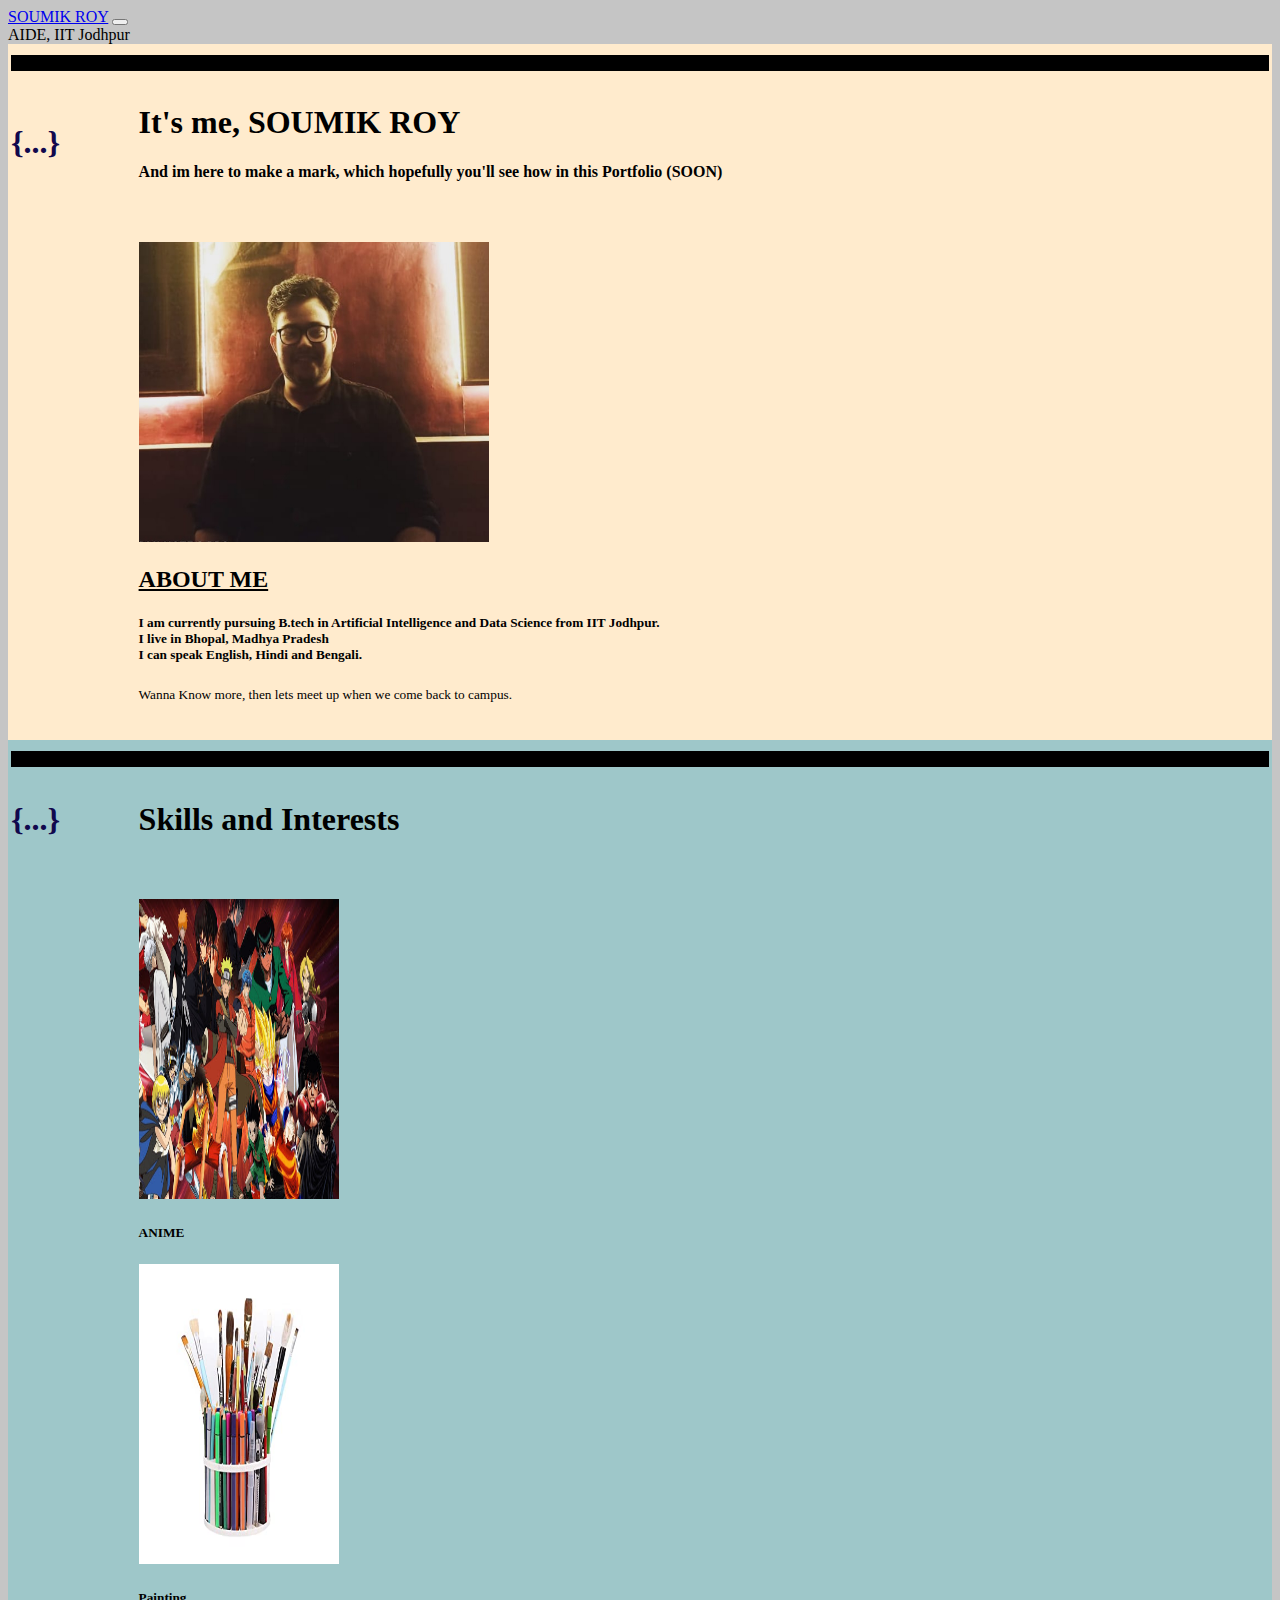
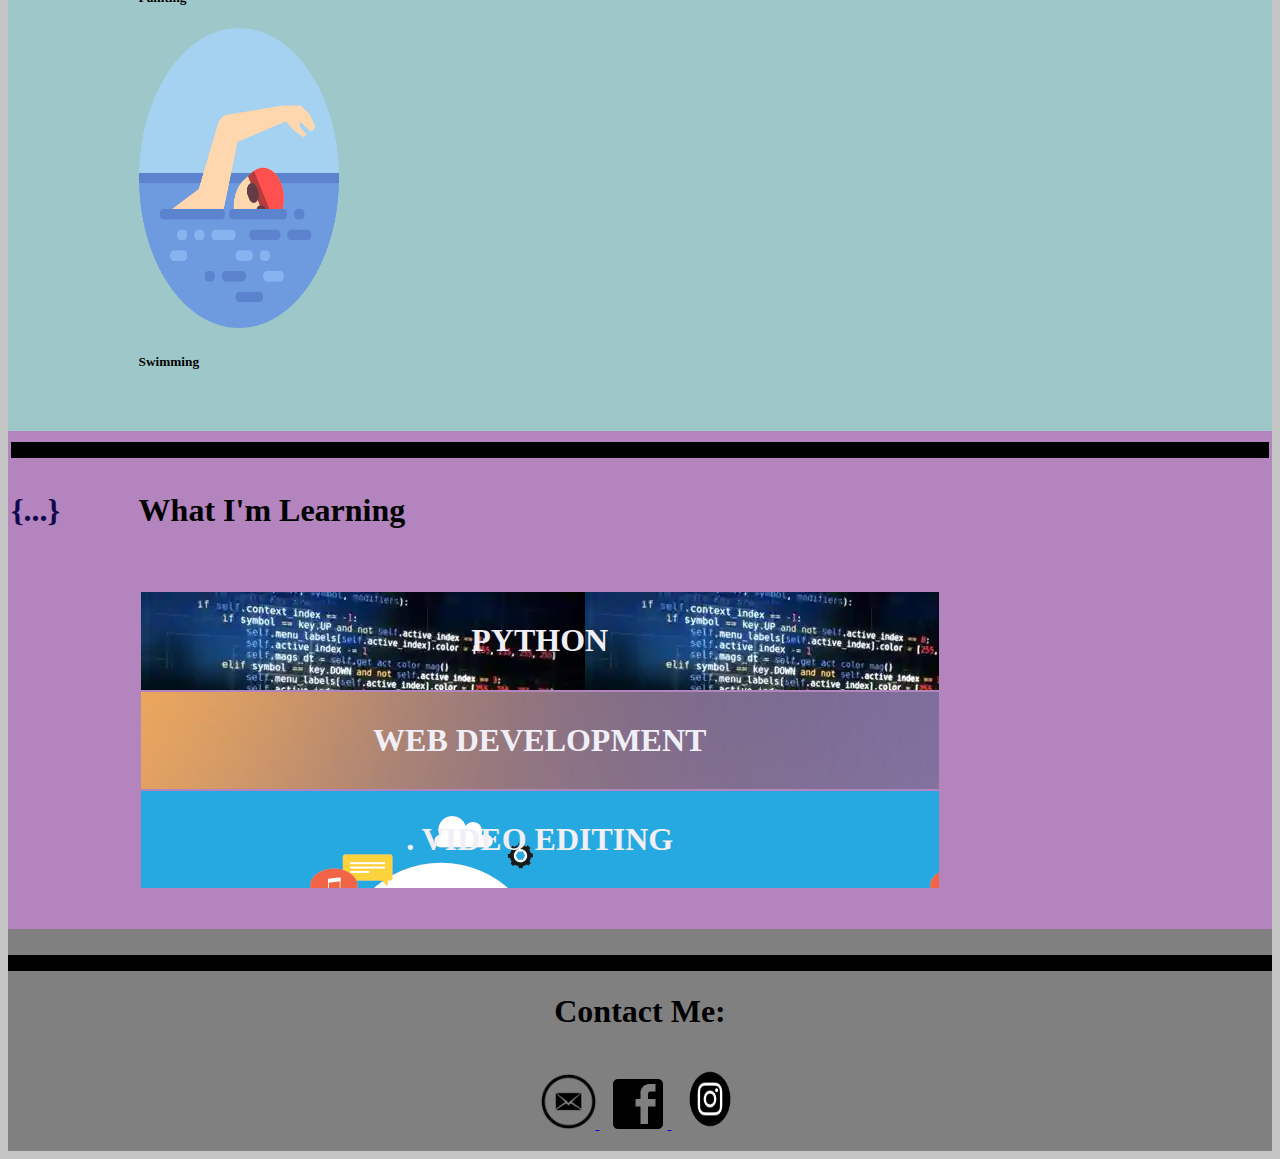
==== index.html @ b3df22fd "Add files via upload" ====
<!DOCTYPE html>
<html lang="en">
<head>
    <meta charset="UTF-8">
    <meta name="viewport" content="width=device-width, initial-scale=1.0">
    <title>Soumik's Portfolio</title>
    <link rel="stylesheet" href="index style.css">
    <link href="https://cdn.jsdelivr.net/npm/bootstrap@5.0.0-beta1/dist/css/bootstrap.min.css" rel="stylesheet" integrity="sha384-giJF6kkoqNQ00vy+HMDP7azOuL0xtbfIcaT9wjKHr8RbDVddVHyTfAAsrekwKmP1" crossorigin="anonymous">
    
<script src="https://cdn.jsdelivr.net/npm/bootstrap@5.0.0-beta1/dist/js/bootstrap.bundle.min.js" integrity="sha384-ygbV9kiqUc6oa4msXn9868pTtWMgiQaeYH7/t7LECLbyPA2x65Kgf80OJFdroafW" crossorigin="anonymous"></script>
</head>
<body>
    <nav class="navbar navbar-expand-lg navbar-light bg-light">
        <div class="container-fluid">
          <a class="navbar-brand" href="index.html">SOUMIK ROY</a>
          <button class="navbar-toggler" type="button" data-bs-toggle="collapse" data-bs-target="#navbarText" aria-controls="navbarText" aria-expanded="false" aria-label="Toggle navigation">
            <span class="navbar-toggler-icon"></span>
          </button>
          <div class="collapse navbar-collapse" id="navbarText">
          
            <span class="navbar-text">
              AIDE, IIT Jodhpur
            </span>
          </div>
        </div>
      </nav>


<table class="table1">
   <tr>
       <td colspan="3"><hr class="tophr"></td>
   </tr>

<tr class="part1">
<td id="lmargin"> <h1> {...}</h1> </td>
<td id="main">


    <div class="Title">
        <h1>It's me, SOUMIK ROY</h1>
        <h4>And im here to make a mark, which hopefully you'll see how in this Portfolio (SOON) </h4>          
    </div>

</td>
<td id="rmargin"></td> 
</tr>

<tr class="part2">
    <td id="lmargin"> </td>
    <td id="aboutme">
        <br><br>
        <div class="card mb-3" >
            <div class="row g-0">
              <div class="col-md-4">
                <img src="my pic 1.jpg" height="300px" width="350px">
              </div>
              <div class="col-md-8">
                <div class="card-body">
                  <h2 class="card-title"> <u> ABOUT ME </u></h2>
                  <p class="card-text"> <h5> I am currently pursuing B.tech in Artificial Intelligence and Data Science from IIT Jodhpur.
                                            <br>I live in Bhopal, Madhya Pradesh
                                        <br>I can speak English, Hindi and Bengali. </h5>  </p>
                  <p class="card-text"><small class="text-muted">Wanna Know more, then lets meet up when we come back to campus.</small></p>
                </div>
              </div>
            </div>
          </div>
          <br>
    </td>
    <td id="rmargin"></td>
</tr>
</table>

<table class="table2">
    <tr>
        <td colspan="3"><hr class="tophr"></td>
    </tr>

    <tr class="part1">
        <td id="lmargin"> <h1> {...}</h1> </td>
        <td id="main">
        
        
            <div class="Title">
                <h1>Skills and Interests</h1>
                          
            </div>
        
        </td>
        <td id="rmargin"></td> 
        </tr>
        
        <tr class="part2">
            <td id="lmargin"> </td>
            <td id="aboutme">
                <br><br>
                <div class="row row-cols-1 row-cols-md-3 g-4">
                    <div class="col">
                      <div class="card h-100">
                        <img src="anime.jpg" class="card-img-top" height="300px" width="200px" id="anime">
                        <div class="card-body">
                          <h5 class="card-title">ANIME</h5>
                          <p class="card-text"></p>
                        </div>
                      </div>
                    </div>
                    <div class="col">
                      <div class="card h-100">
                        <img src="draw.jpg" class="card-img-top"  height="300px" width="200px">
                        <div class="card-body">
                          <h5 class="card-title">Painting</h5>
                          <p class="card-text"></p>
                        </div>
                      </div>
                    </div>
                    <div class="col">
                      <div class="card h-100">
                        <img src="swim.png" class="card-img-top" height="300px" width="200px">
                        <div class="card-body">
                          <h5 class="card-title">Swimming</h5>
                          <p class="card-text"></p>
                        </div>
                      </div>
                    </div>
                  </div>

                  <br><br>
            </td>
            <td id="rmargin"></td>
        </tr>
</table>

<table class="table3">
    <tr>
        <td colspan="3"><hr class="tophr"></td>
    </tr>

    <tr class="part1">
        <td id="lmargin"> <h1> {...}</h1> </td>
        <td id="main">
        
        
            <div class="Title">
                <h1> What I'm Learning</h1>
                          
            </div>
        
        </td>
        <td id="rmargin"></td> 
        </tr>
        
        <tr class="part2">
            <td id="lmargin"> </td>
            <td id="aboutme">
                <br><br>
                

                    <table class="learn">
                        <tr><td id="python" background="python.jpg">
                            <h1>PYTHON</h1>
                        </td></tr>
                        <tr><td id="webd" background="webd.jpg">
                            <h1>WEB DEVELOPMENT</h1>
                        </td></tr>
                        <tr><td id="vide" background="vide.png">
                            <h1>.   VIDEO EDITING</h1>
                            
                        </td></tr>
                    </table>

                <br><br>
            </td>
            <td id="rmargin"></td>
        </tr>
</table>

<div class="footer">
      <br>
    <hr class="tophr"> 
    <h1>Contact Me:</h1>  <br>
    <a href="roy.9@iitj.ac.in"> <img src="mail.png" height="55px" width="55px"> </a>   &nbsp
    <a href="facebook.com/soumik.roy.20"> <img src="fb.svg" height="50px" width="60px"> </a>  &nbsp
    <a href="https://www.instagram.com/__soumik_roy__/"> <img src="insta.png" height="60px" width="60px"> </a>   
    <br> <br>
    
</div>

</body>
</html>
---- index style.css ----
body{
    background-color: rgb(197, 197, 197);
}
.table1{
    background-color: blanchedalmond;
    width: 100%;
}
.tophr{
    border: black solid;
    background-color: black;
    height: 10px;
}
.part1{
    width: 100%;
}
#lmargin{
    width: 10%;
    color: rgb(17, 8, 77);
}
#rmargin{
    width: 10%;
}
#aboutme{
    margin-top: 60px;
}
.table2{
    width: 100%;
    background-color: rgb(158, 199, 201);
}
.table3{
    width: 100%;
    background-color: rgb(179, 132, 189);
}
.learn{
    width: 80%;
    height: 300px;
    color: rgb(240, 238, 247);
    text-shadow: black;
    text-align: center;

}
.footer{
    background-color: gray;
    text-align: center;
}
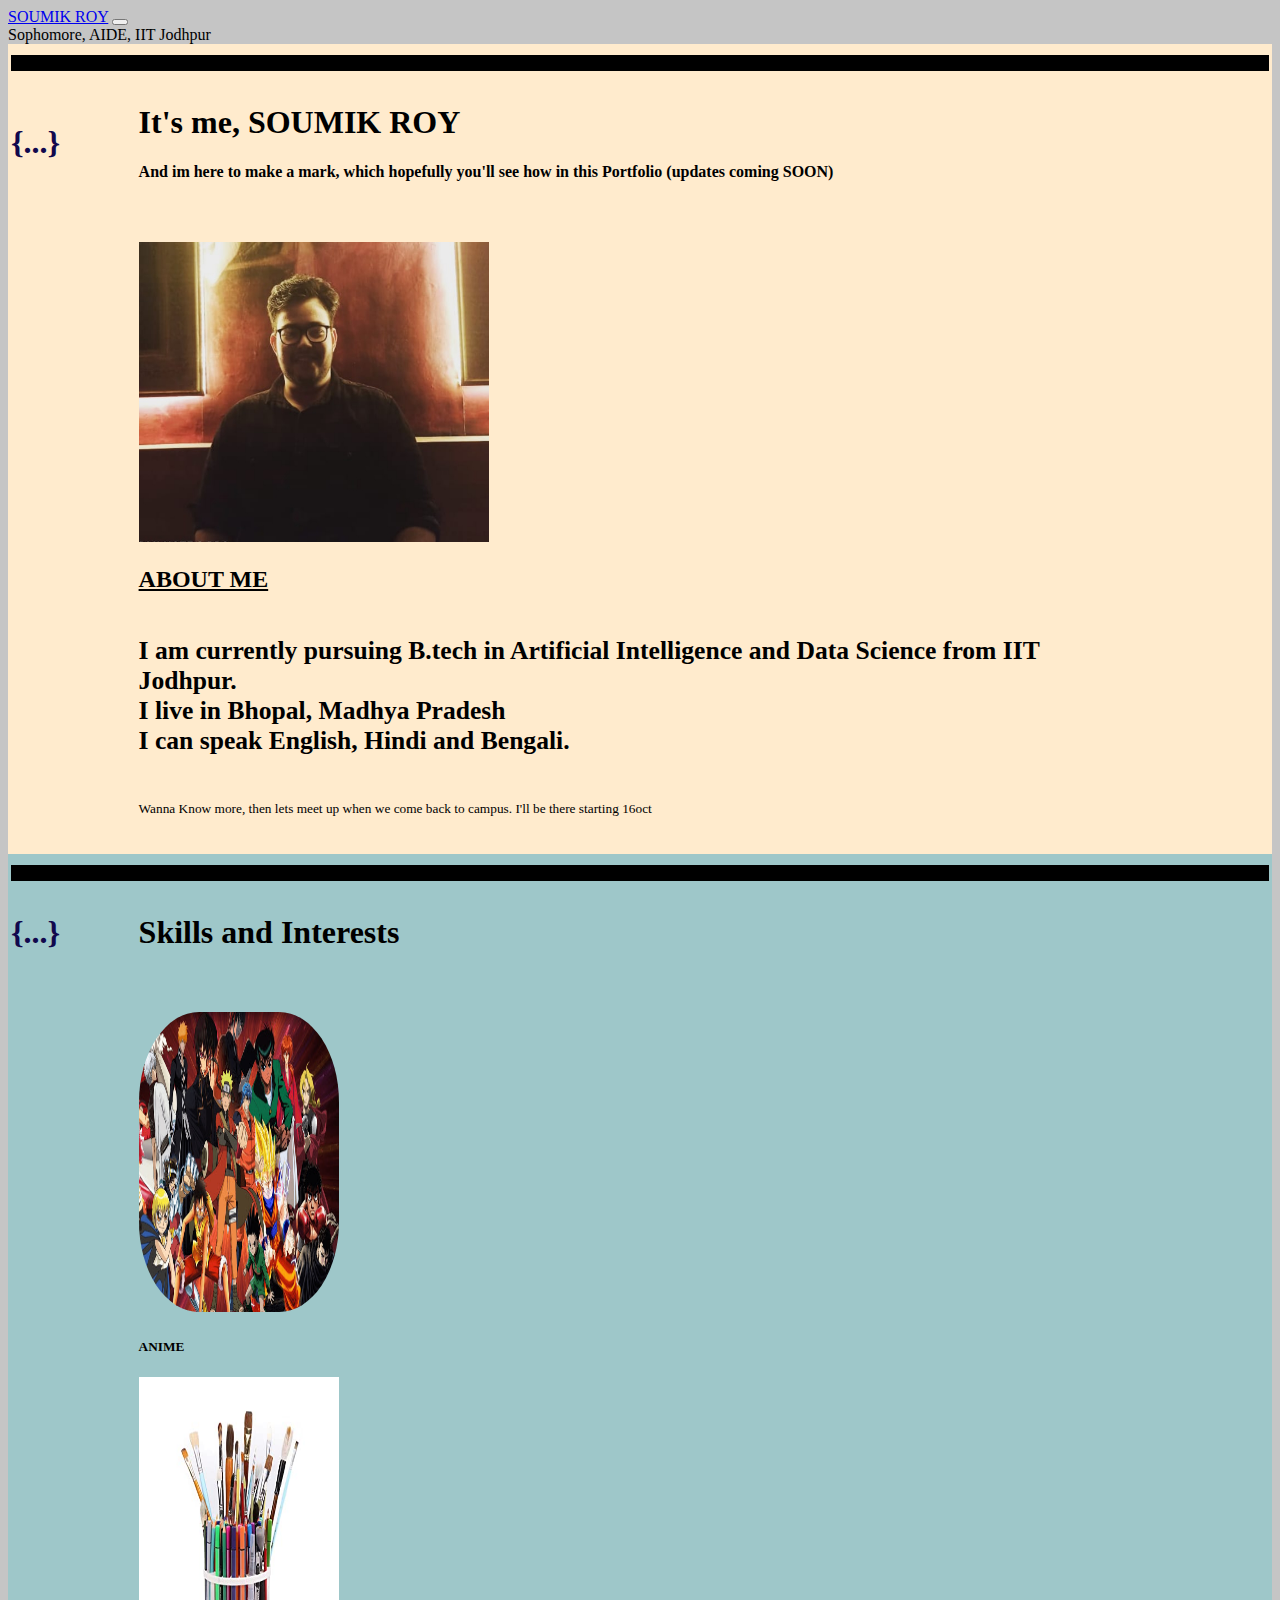
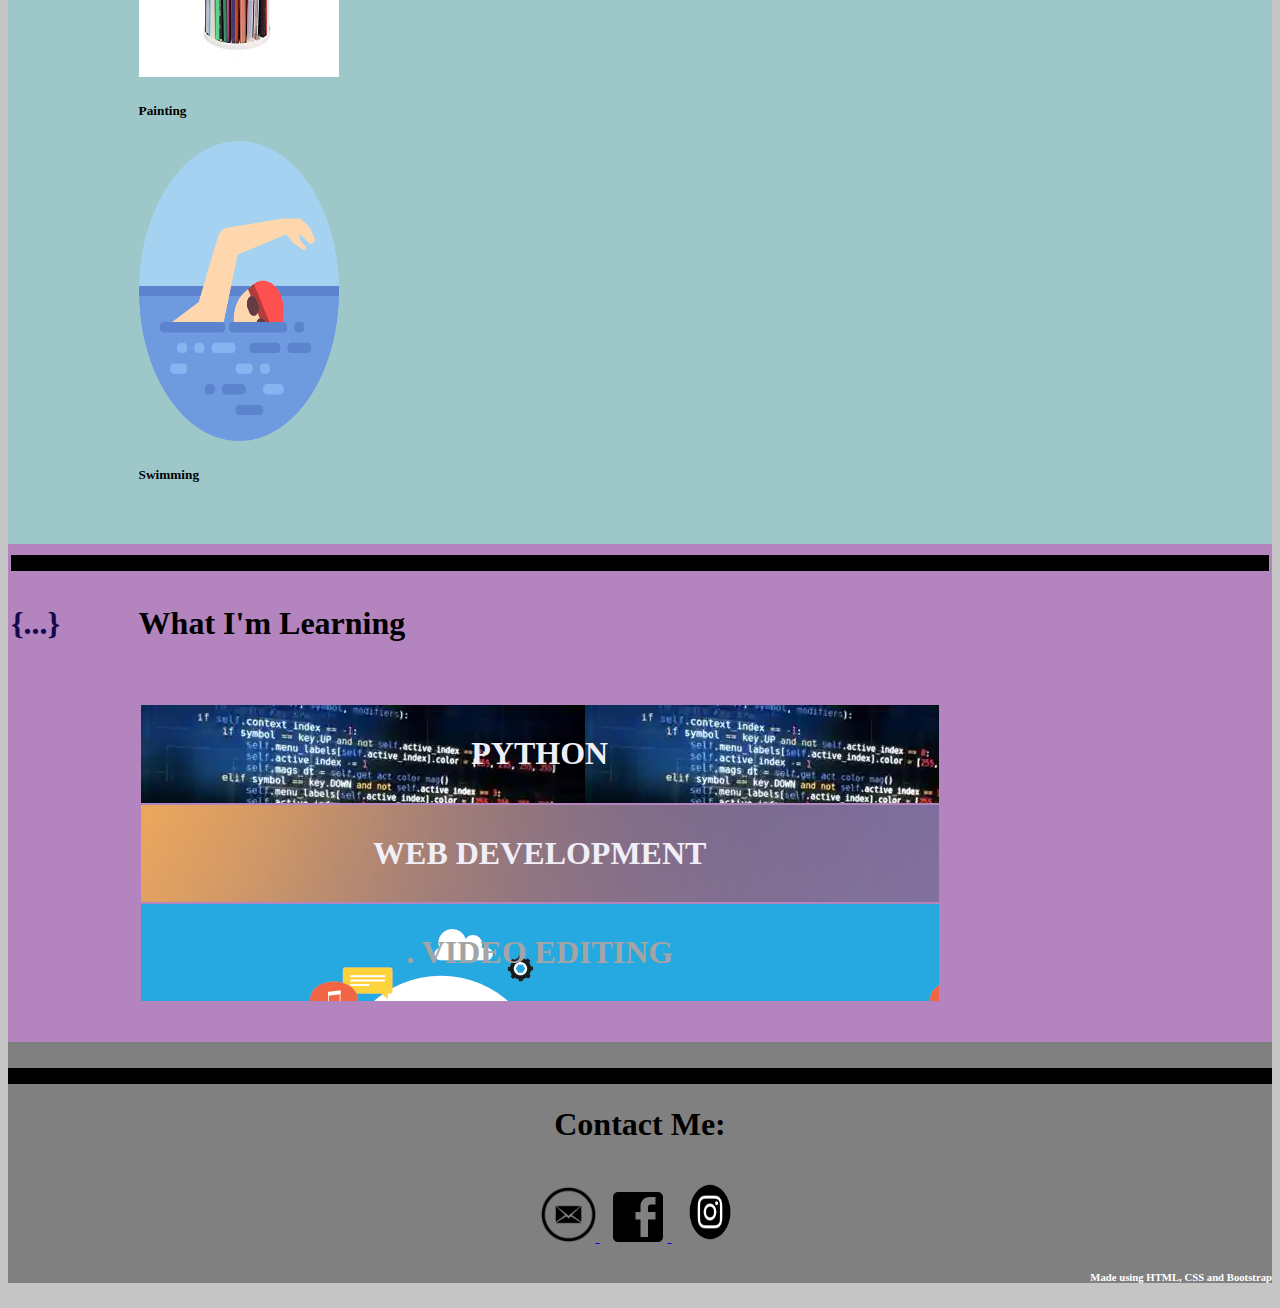
==== commit 922ebfb8: "Update index.html" ====
--- a/index.html
+++ b/index.html
@@ -19,7 +19,7 @@
           <div class="collapse navbar-collapse" id="navbarText">
           
             <span class="navbar-text">
-              AIDE, IIT Jodhpur
+              Sophomore, AIDE, IIT Jodhpur
             </span>
           </div>
         </div>
@@ -38,7 +38,7 @@
 
     <div class="Title">
         <h1>It's me, SOUMIK ROY</h1>
-        <h4>And im here to make a mark, which hopefully you'll see how in this Portfolio (SOON) </h4>          
+        <h4>And im here to make a mark, which hopefully you'll see how in this Portfolio (updates coming SOON) </h4>          
     </div>
 
 </td>
@@ -57,10 +57,10 @@
               <div class="col-md-8">
                 <div class="card-body">
                   <h2 class="card-title"> <u> ABOUT ME </u></h2>
-                  <p class="card-text"> <h5> I am currently pursuing B.tech in Artificial Intelligence and Data Science from IIT Jodhpur.
+                  <p class="card-text"> <h5 id="abtmetxt" style="font-size:2vw;"> I am currently pursuing B.tech in Artificial Intelligence and Data Science from IIT Jodhpur.
                                             <br>I live in Bhopal, Madhya Pradesh
                                         <br>I can speak English, Hindi and Bengali. </h5>  </p>
-                  <p class="card-text"><small class="text-muted">Wanna Know more, then lets meet up when we come back to campus.</small></p>
+                  <p class="card-text"><small class="text-muted">Wanna Know more, then lets meet up when we come back to campus. I'll be there starting 16oct</small></p>
                 </div>
               </div>
             </div>
@@ -163,7 +163,7 @@
                             <h1>WEB DEVELOPMENT</h1>
                         </td></tr>
                         <tr><td id="vide" background="vide.png">
-                            <h1>.   VIDEO EDITING</h1>
+                            <h1 id="vided">.   VIDEO EDITING</h1>
                             
                         </td></tr>
                     </table>
@@ -178,12 +178,12 @@
       <br>
     <hr class="tophr"> 
     <h1>Contact Me:</h1>  <br>
-    <a href="roy.9@iitj.ac.in"> <img src="mail.png" height="55px" width="55px"> </a>   &nbsp
+    <a href="mailto:roy.9@iitj.ac.in"> <img src="mail.png" height="55px" width="55px"> </a>   &nbsp
     <a href="facebook.com/soumik.roy.20"> <img src="fb.svg" height="50px" width="60px"> </a>  &nbsp
     <a href="https://www.instagram.com/__soumik_roy__/"> <img src="insta.png" height="60px" width="60px"> </a>   
-    <br> <br>
-    
+    <br>
+    <h6 id="credit"> Made using HTML, CSS and Bootstrap </h6>
 </div>
 
 </body>
-</html>+</html>
--- a/index style.css
+++ b/index style.css
@@ -43,5 +43,13 @@
     background-color: gray;
     text-align: center;
 }
-
-
+#anime{
+    border-radius: 30%;
+}
+#credit{
+    text-align: right;
+    color: white;
+}
+#vided{
+    color: rgb(165, 164, 164);
+}
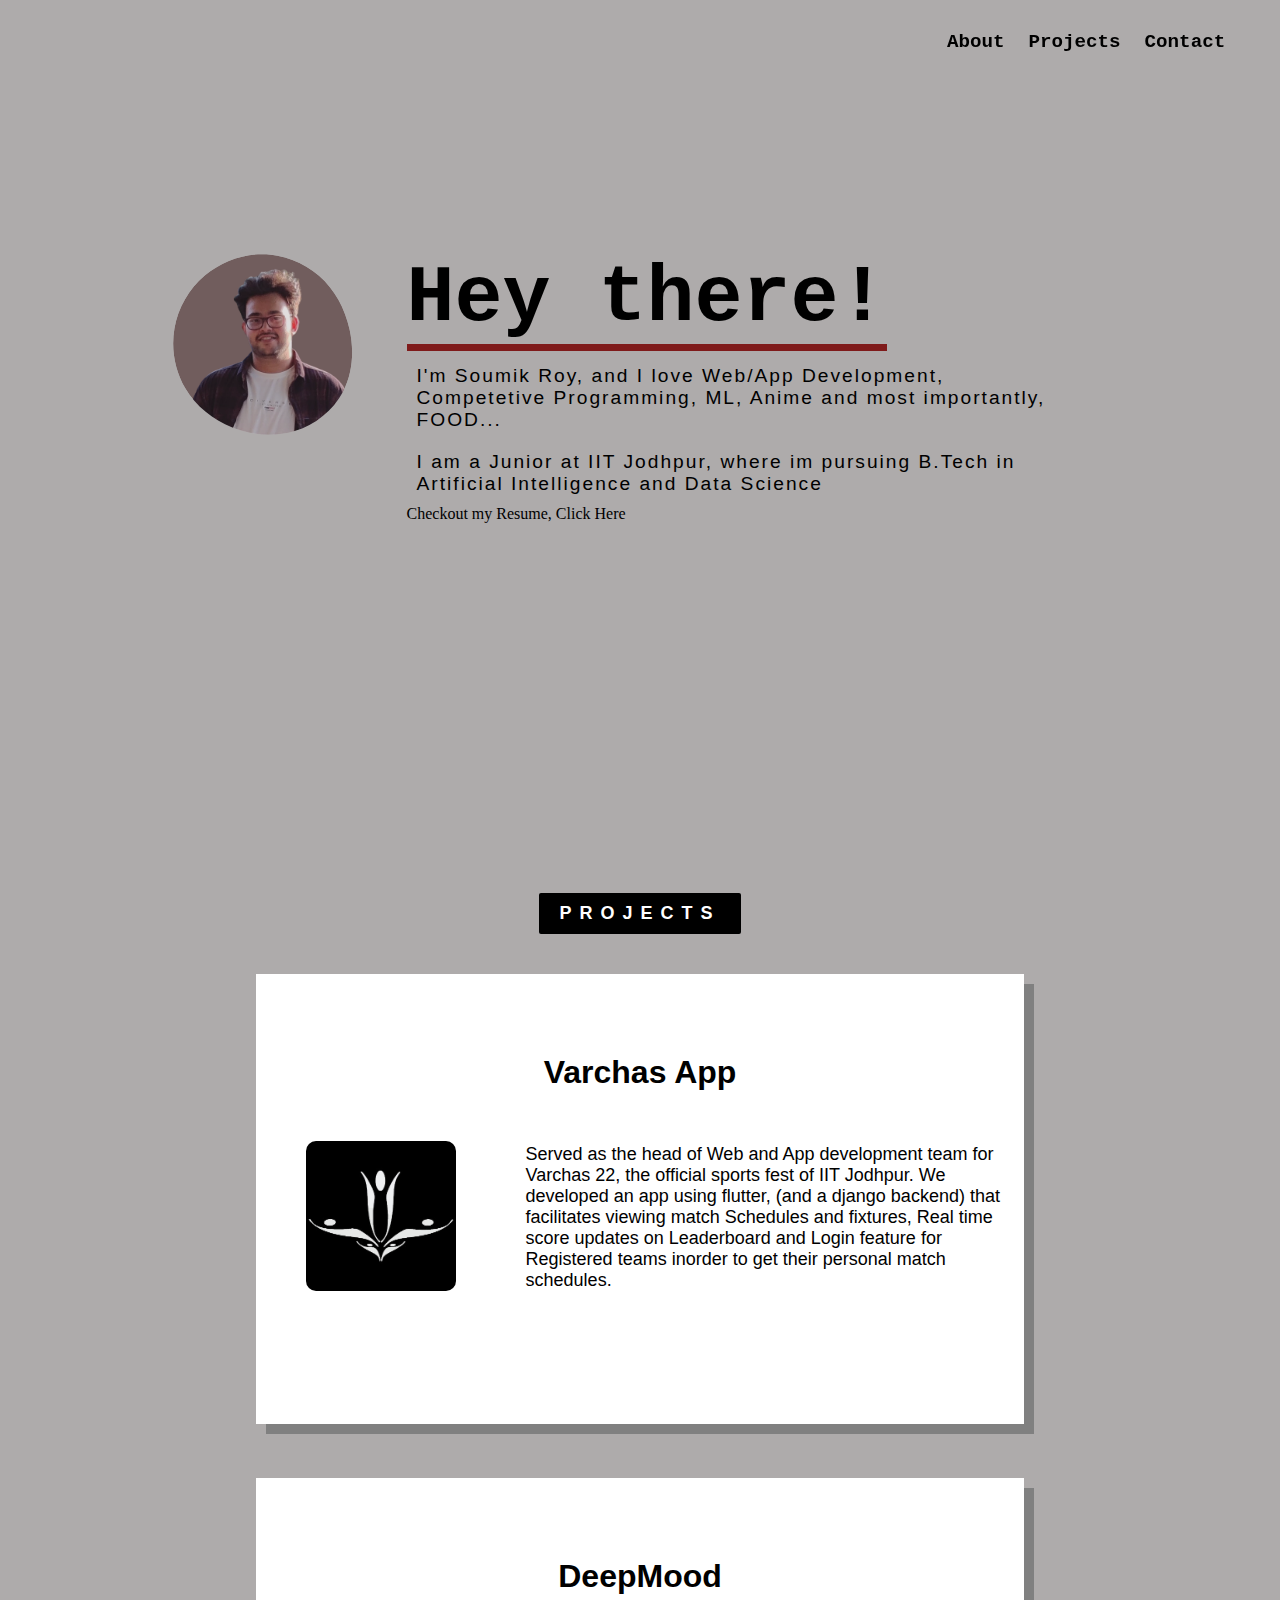
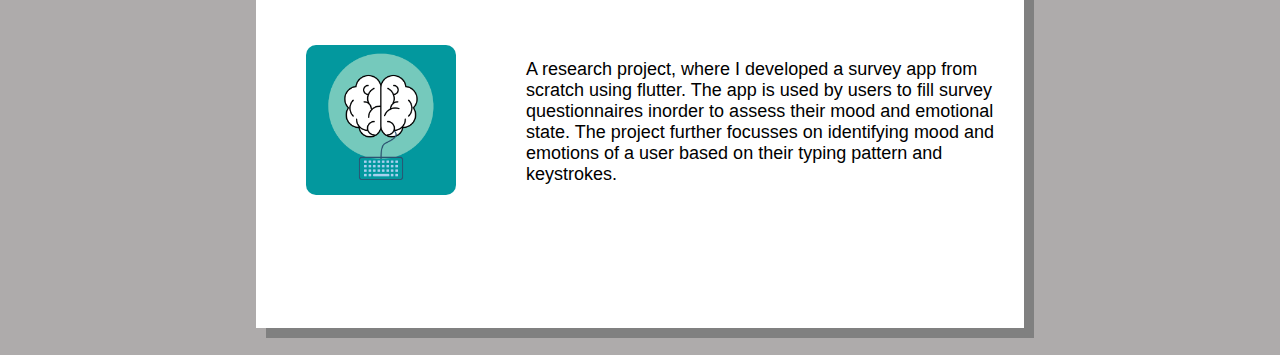
==== commit 297a18b3: "adds updated portfolio code and files" ====
--- a/index.html
+++ b/index.html
@@ -1,189 +1,118 @@
-<!DOCTYPE html>
-<html lang="en">
-<head>
-    <meta charset="UTF-8">
-    <meta name="viewport" content="width=device-width, initial-scale=1.0">
-    <title>Soumik's Portfolio</title>
-    <link rel="stylesheet" href="index style.css">
-    <link href="https://cdn.jsdelivr.net/npm/bootstrap@5.0.0-beta1/dist/css/bootstrap.min.css" rel="stylesheet" integrity="sha384-giJF6kkoqNQ00vy+HMDP7azOuL0xtbfIcaT9wjKHr8RbDVddVHyTfAAsrekwKmP1" crossorigin="anonymous">
-    
-<script src="https://cdn.jsdelivr.net/npm/bootstrap@5.0.0-beta1/dist/js/bootstrap.bundle.min.js" integrity="sha384-ygbV9kiqUc6oa4msXn9868pTtWMgiQaeYH7/t7LECLbyPA2x65Kgf80OJFdroafW" crossorigin="anonymous"></script>
-</head>
-<body>
-    <nav class="navbar navbar-expand-lg navbar-light bg-light">
-        <div class="container-fluid">
-          <a class="navbar-brand" href="index.html">SOUMIK ROY</a>
-          <button class="navbar-toggler" type="button" data-bs-toggle="collapse" data-bs-target="#navbarText" aria-controls="navbarText" aria-expanded="false" aria-label="Toggle navigation">
-            <span class="navbar-toggler-icon"></span>
-          </button>
-          <div class="collapse navbar-collapse" id="navbarText">
-          
-            <span class="navbar-text">
-              Sophomore, AIDE, IIT Jodhpur
-            </span>
-          </div>
-        </div>
-      </nav>
-
-
-<table class="table1">
-   <tr>
-       <td colspan="3"><hr class="tophr"></td>
-   </tr>
-
-<tr class="part1">
-<td id="lmargin"> <h1> {...}</h1> </td>
-<td id="main">
-
-
-    <div class="Title">
-        <h1>It's me, SOUMIK ROY</h1>
-        <h4>And im here to make a mark, which hopefully you'll see how in this Portfolio (updates coming SOON) </h4>          
-    </div>
-
-</td>
-<td id="rmargin"></td> 
-</tr>
-
-<tr class="part2">
-    <td id="lmargin"> </td>
-    <td id="aboutme">
-        <br><br>
-        <div class="card mb-3" >
-            <div class="row g-0">
-              <div class="col-md-4">
-                <img src="my pic 1.jpg" height="300px" width="350px">
-              </div>
-              <div class="col-md-8">
-                <div class="card-body">
-                  <h2 class="card-title"> <u> ABOUT ME </u></h2>
-                  <p class="card-text"> <h5 id="abtmetxt" style="font-size:2vw;"> I am currently pursuing B.tech in Artificial Intelligence and Data Science from IIT Jodhpur.
-                                            <br>I live in Bhopal, Madhya Pradesh
-                                        <br>I can speak English, Hindi and Bengali. </h5>  </p>
-                  <p class="card-text"><small class="text-muted">Wanna Know more, then lets meet up when we come back to campus. I'll be there starting 16oct</small></p>
-                </div>
-              </div>
-            </div>
-          </div>
-          <br>
-    </td>
-    <td id="rmargin"></td>
-</tr>
-</table>
-
-<table class="table2">
-    <tr>
-        <td colspan="3"><hr class="tophr"></td>
-    </tr>
-
-    <tr class="part1">
-        <td id="lmargin"> <h1> {...}</h1> </td>
-        <td id="main">
-        
-        
-            <div class="Title">
-                <h1>Skills and Interests</h1>
-                          
-            </div>
-        
-        </td>
-        <td id="rmargin"></td> 
-        </tr>
-        
-        <tr class="part2">
-            <td id="lmargin"> </td>
-            <td id="aboutme">
-                <br><br>
-                <div class="row row-cols-1 row-cols-md-3 g-4">
-                    <div class="col">
-                      <div class="card h-100">
-                        <img src="anime.jpg" class="card-img-top" height="300px" width="200px" id="anime">
-                        <div class="card-body">
-                          <h5 class="card-title">ANIME</h5>
-                          <p class="card-text"></p>
-                        </div>
-                      </div>
-                    </div>
-                    <div class="col">
-                      <div class="card h-100">
-                        <img src="draw.jpg" class="card-img-top"  height="300px" width="200px">
-                        <div class="card-body">
-                          <h5 class="card-title">Painting</h5>
-                          <p class="card-text"></p>
-                        </div>
-                      </div>
-                    </div>
-                    <div class="col">
-                      <div class="card h-100">
-                        <img src="swim.png" class="card-img-top" height="300px" width="200px">
-                        <div class="card-body">
-                          <h5 class="card-title">Swimming</h5>
-                          <p class="card-text"></p>
-                        </div>
-                      </div>
-                    </div>
-                  </div>
-
-                  <br><br>
-            </td>
-            <td id="rmargin"></td>
-        </tr>
-</table>
-
-<table class="table3">
-    <tr>
-        <td colspan="3"><hr class="tophr"></td>
-    </tr>
-
-    <tr class="part1">
-        <td id="lmargin"> <h1> {...}</h1> </td>
-        <td id="main">
-        
-        
-            <div class="Title">
-                <h1> What I'm Learning</h1>
-                          
-            </div>
-        
-        </td>
-        <td id="rmargin"></td> 
-        </tr>
-        
-        <tr class="part2">
-            <td id="lmargin"> </td>
-            <td id="aboutme">
-                <br><br>
-                
-
-                    <table class="learn">
-                        <tr><td id="python" background="python.jpg">
-                            <h1>PYTHON</h1>
-                        </td></tr>
-                        <tr><td id="webd" background="webd.jpg">
-                            <h1>WEB DEVELOPMENT</h1>
-                        </td></tr>
-                        <tr><td id="vide" background="vide.png">
-                            <h1 id="vided">.   VIDEO EDITING</h1>
-                            
-                        </td></tr>
-                    </table>
-
-                <br><br>
-            </td>
-            <td id="rmargin"></td>
-        </tr>
-</table>
-
-<div class="footer">
-      <br>
-    <hr class="tophr"> 
-    <h1>Contact Me:</h1>  <br>
-    <a href="mailto:roy.9@iitj.ac.in"> <img src="mail.png" height="55px" width="55px"> </a>   &nbsp
-    <a href="facebook.com/soumik.roy.20"> <img src="fb.svg" height="50px" width="60px"> </a>  &nbsp
-    <a href="https://www.instagram.com/__soumik_roy__/"> <img src="insta.png" height="60px" width="60px"> </a>   
-    <br>
-    <h6 id="credit"> Made using HTML, CSS and Bootstrap </h6>
-</div>
-
-</body>
-</html>
+<!DOCTYPE html>
+<html lang="en">
+<head>
+    <meta charset="UTF-8">
+    <meta name="viewport" content="width=device-width, initial-scale=1.0">
+
+    <!-- Page Title -->
+    <title>Soumik's Portfolio</title>
+
+    <!--  CSS -->
+    <link rel="stylesheet" href="index-style.css">
+    
+</head>
+<body>
+  <header>
+
+    <div class="navbar-div">
+      <ul class="navbar">
+        <li><a href=".about-div"> About</a></li>
+        <li><a href=".projects-div"> Projects</a></li>
+        <li><a href=".about-div">Contact</a></li>
+      </ul>
+    </div>
+
+  </header>
+
+  <main>
+
+    <div class="about-div">
+
+        <div class="my-image">
+
+            <svg class="blob" viewBox="0 0 200 200" xmlns="http://www.w3.org/2000/svg" xmlns:xlink="http://www.w3.org/1999/xlink">
+              <mask id="mask0" mask-type="alpha">
+                <path fill="#715D5D" d="M54.7,-65.7C69.7,-52.6,79.7,-34.2,84.1,-14.1C88.5,6,87.2,27.8,77.8,45.7C68.4,63.6,50.9,77.6,31.3,83.6C11.8,89.7,-9.7,87.7,-28.6,80.2C-47.5,72.6,-63.7,59.4,-73.8,42.4C-83.8,25.4,-87.6,4.7,-84.2,-14.9C-80.9,-34.5,-70.3,-52.8,-55.1,-65.8C-39.8,-78.8,-19.9,-86.4,0,-86.4C19.9,-86.4,39.7,-78.7,54.7,-65.7Z" transform="translate(100 100)" />
+              </mask>
+              <g mask="url(#mask0)">
+                <path fill="#715D5D" d="M54.7,-65.7C69.7,-52.6,79.7,-34.2,84.1,-14.1C88.5,6,87.2,27.8,77.8,45.7C68.4,63.6,50.9,77.6,31.3,83.6C11.8,89.7,-9.7,87.7,-28.6,80.2C-47.5,72.6,-63.7,59.4,-73.8,42.4C-83.8,25.4,-87.6,4.7,-84.2,-14.9C-80.9,-34.5,-70.3,-52.8,-55.1,-65.8C-39.8,-78.8,-19.9,-86.4,0,-86.4C19.9,-86.4,39.7,-78.7,54.7,-65.7Z" transform="translate(100 100)" />
+                  
+                <image class="blob-img" x="0" y="0" href="assets/images/soumik.png"/>
+              </g>
+            </svg>
+        </div>
+
+        <div class="about_text">
+            <p class="hey">
+              Hey there!
+            </p>
+            <p class="intro">
+              I'm Soumik Roy, and I love Web/App Development, Competetive Programming, ML, Anime and most importantly, FOOD...
+            </p>
+            <p class="about">
+              I am a Junior at IIT Jodhpur, where im pursuing B.Tech in Artificial Intelligence and Data Science
+            </p>
+            <p class="resume">
+              Checkout my Resume, Click Here
+            </p>
+        </div>
+
+    </div>
+
+    <div class="projects-div">
+
+      <div class="project-heading">
+        PROJECTS
+      </div>
+
+      <div class="project-container">
+
+          <div id="proj-title">
+            Varchas App
+          </div>
+
+          <div class="proj-content">
+
+            <div id="proj-logo">
+              <img id="proj-logo-img" src="assets/images/varchas.jpeg">
+            </div>
+
+            <div id="proj-desc">
+              Served as the head of Web and App development team for Varchas 22, the official sports fest of IIT Jodhpur. We developed an app using flutter, (and a django backend) that facilitates viewing match Schedules and fixtures, Real time score
+              updates on Leaderboard and Login feature for Registered teams inorder to get
+              their personal match schedules.
+            </div>
+
+          </div>
+
+      </div>
+
+      <div class="project-container">
+
+        <div id="proj-title">
+          DeepMood
+        </div>
+
+        <div class="proj-content">
+
+          <div id="proj-logo">
+            <img id="proj-logo-img" src="assets/images/deepmood.png">
+          </div>
+
+          <div id="proj-desc">
+            A research project, where I developed a survey app from scratch using flutter. The app is used by users to fill survey questionnaires inorder to assess their mood and emotional state. The project further focusses on identifying mood and emotions of a user based on their typing pattern and keystrokes.
+          </div>
+
+        </div>
+
+    </div>
+
+    </div>
+
+  </main>
+   
+  <!-- JS -->
+  <script src="main.js"></script>
+
+</body>
+</html>--- a/index-style.css
+++ b/index-style.css
@@ -0,0 +1,160 @@
+*{
+    margin: 0;
+    padding: 0;
+}
+
+body{
+    background-color: #AEABAB;
+}
+
+.navbar-div{
+    display: flex;
+    flex-direction: row;
+    align-items:center;
+    justify-content: right;
+    position: fixed;
+    width: 95%;
+    height: 5%;
+    padding-right: 13%;
+    margin: 1.5vw;
+}
+
+ul.navbar>li{
+    color: black;
+    list-style-type: none;
+    display: inline;
+}
+
+.navbar a{
+    color: black;
+    text-decoration: none;
+    padding: 10px;
+    font-size: larger;
+    font-weight: bold;
+    font-family: 'Courier New', Courier, monospace;
+}
+
+.navbar a:hover{
+    text-decoration: overline;
+}
+
+.about-div{
+    display: flex;
+    flex-direction: row;
+    align-items: center;
+    justify-content: center;
+    height: 95vh;
+    margin-left: 5%;
+}
+
+.my-image{
+    padding: 30px;
+    padding-right: 50px;
+    margin-left: 5vw;
+    margin-top: 0;
+}
+
+.blob { 
+    margin: 0 0 18vh 0;
+    padding: 0;
+    height: 130%;
+    width: 130%;
+}
+.blob-img{
+    height: 90%;
+    align-self: center;
+    justify-self: center;
+    transform: translateY(10%) translateX(7%);
+    opacity: 0.8;
+}
+
+.about_text{
+    padding: 4vw 15vw 4vw 3vw;
+    margin-bottom: 10vh;
+}
+
+.hey{
+    display: inline;
+    font-size: 60pt;
+    font-weight: bolder;
+    word-spacing: 0px;
+    font-family: 'Courier New', Courier, monospace;
+    border-bottom: 7px solid rgb(127, 26, 26);
+    line-height: 140%;
+}
+.hey:hover{
+    color: rgb(98, 21, 20);
+    border-bottom: 7px solid black;
+}
+
+.intro:hover, .about:hover{
+    color: rgb(97, 20, 20);
+}
+
+.intro, .about{
+    font-size: larger;
+    letter-spacing: 2px;
+    font-family: 'Franklin Gothic Medium', 'Arial Narrow', Arial, sans-serif;
+    padding: 10px;
+}
+
+.projects-div{
+    display: flex;
+    flex-direction: column;
+    justify-content: center;
+    align-items: center;
+}
+
+.project-heading{
+    display: inline;
+    background-color: black;
+    color: white;
+    padding: 10px 20px 10px 20px;
+    margin-top: 3vw;
+    margin-bottom: 1vw;
+    border-radius: 2px;
+    font-size: large;
+    font-weight: bolder;
+    letter-spacing: 8px;
+    font-family: 'Lucida Sans', 'Lucida Sans Regular', 'Lucida Grande', 'Lucida Sans Unicode', Geneva, Verdana, sans-serif;
+}
+
+.project-container{
+    display: flex;
+    flex-direction: column;
+    align-items: center;
+    justify-content: center;
+    background-color: white;
+    height: 50vh;
+    width: 60vw;
+    margin: 3vh;
+    box-shadow: 10px 10px gray;
+}
+
+.proj-content{
+    display: flex;
+    flex-direction: row;
+    justify-content: space-evenly;
+    align-items: center;
+}
+
+#proj-logo{
+    margin: 50px;
+}
+
+#proj-logo-img{
+    height: 150px;
+    border-radius: 10px;
+}
+
+#proj-title{
+    font-size: xx-large;
+    font-weight: bold;
+    font-family: 'Gill Sans', 'Gill Sans MT', Calibri, 'Trebuchet MS', sans-serif;
+}
+
+#proj-desc{
+    font-size: large;
+    font-family: 'Lucida Sans', 'Lucida Sans Regular', 'Lucida Grande', 'Lucida Sans Unicode', Geneva, Verdana, sans-serif;
+    padding: 20px;
+}
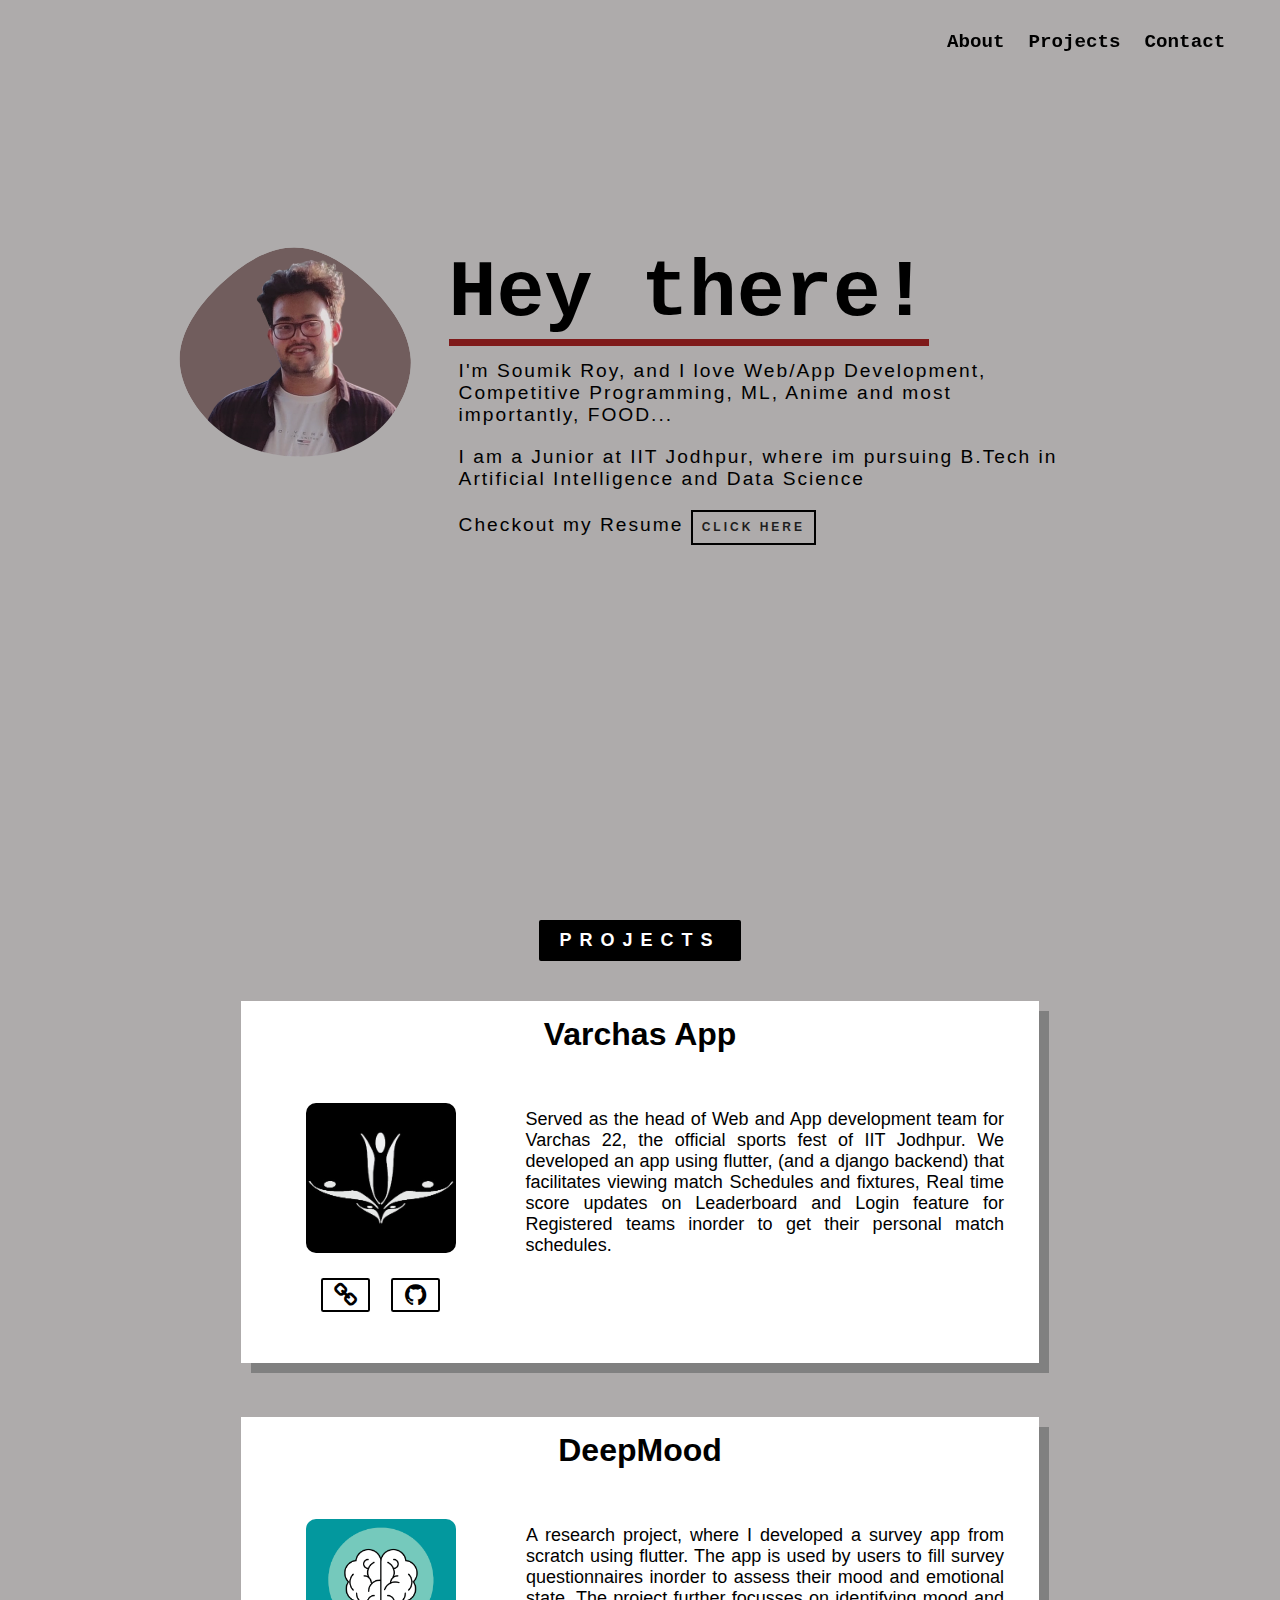
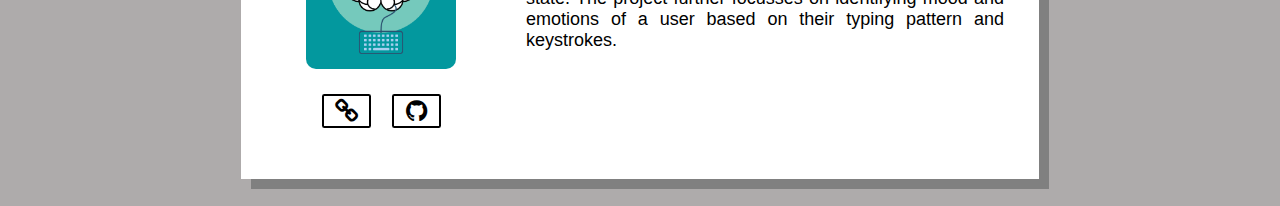
==== commit edd19a50: "added project links and made navbar sticky" ====
--- a/index.html
+++ b/index.html
@@ -4,17 +4,23 @@
     <meta charset="UTF-8">
     <meta name="viewport" content="width=device-width, initial-scale=1.0">
 
-    <!-- Page Title -->
+    <!-- Page Title & Logo-->
     <title>Soumik's Portfolio</title>
+    <link rel = "icon" href = "/assets/Icons/SR-logo.jpg" type = "image/x-icon">
 
     <!--  CSS -->
     <link rel="stylesheet" href="index-style.css">
-    
+
+    <!-- FONTAWESOME -->
+    <link rel="stylesheet" href="https://cdnjs.cloudflare.com/ajax/libs/font-awesome/4.7.0/css/font-awesome.min.css">
+
 </head>
 <body>
   <header>
 
-    <div class="navbar-div">
+    <div class="nav-hov"></div>
+
+    <div id="navbar-div">
       <ul class="navbar">
         <li><a href=".about-div"> About</a></li>
         <li><a href=".projects-div"> Projects</a></li>
@@ -31,14 +37,16 @@
         <div class="my-image">
 
             <svg class="blob" viewBox="0 0 200 200" xmlns="http://www.w3.org/2000/svg" xmlns:xlink="http://www.w3.org/1999/xlink">
+              
               <mask id="mask0" mask-type="alpha">
-                <path fill="#715D5D" d="M54.7,-65.7C69.7,-52.6,79.7,-34.2,84.1,-14.1C88.5,6,87.2,27.8,77.8,45.7C68.4,63.6,50.9,77.6,31.3,83.6C11.8,89.7,-9.7,87.7,-28.6,80.2C-47.5,72.6,-63.7,59.4,-73.8,42.4C-83.8,25.4,-87.6,4.7,-84.2,-14.9C-80.9,-34.5,-70.3,-52.8,-55.1,-65.8C-39.8,-78.8,-19.9,-86.4,0,-86.4C19.9,-86.4,39.7,-78.7,54.7,-65.7Z" transform="translate(100 100)" />
+                <path fill="#715D5D" d="M54.9,-54C71.3,-38.5,84.9,-19.2,86,1C87,21.3,75.5,42.7,59.1,55.7C42.7,68.7,21.3,73.4,0.8,72.6C-19.8,71.9,-39.6,65.7,-55.8,52.7C-72,39.6,-84.4,19.8,-84.1,0.3C-83.8,-19.1,-70.6,-38.3,-54.4,-53.8C-38.3,-69.3,-19.1,-81.3,0,-81.3C19.2,-81.4,38.5,-69.5,54.9,-54Z" transform="translate(100 100)" />              
               </mask>
+              
               <g mask="url(#mask0)">
-                <path fill="#715D5D" d="M54.7,-65.7C69.7,-52.6,79.7,-34.2,84.1,-14.1C88.5,6,87.2,27.8,77.8,45.7C68.4,63.6,50.9,77.6,31.3,83.6C11.8,89.7,-9.7,87.7,-28.6,80.2C-47.5,72.6,-63.7,59.4,-73.8,42.4C-83.8,25.4,-87.6,4.7,-84.2,-14.9C-80.9,-34.5,-70.3,-52.8,-55.1,-65.8C-39.8,-78.8,-19.9,-86.4,0,-86.4C19.9,-86.4,39.7,-78.7,54.7,-65.7Z" transform="translate(100 100)" />
-                  
+                <path fill="#715D5D" d="M54.9,-54C71.3,-38.5,84.9,-19.2,86,1C87,21.3,75.5,42.7,59.1,55.7C42.7,68.7,21.3,73.4,0.8,72.6C-19.8,71.9,-39.6,65.7,-55.8,52.7C-72,39.6,-84.4,19.8,-84.1,0.3C-83.8,-19.1,-70.6,-38.3,-54.4,-53.8C-38.3,-69.3,-19.1,-81.3,0,-81.3C19.2,-81.4,38.5,-69.5,54.9,-54Z" transform="translate(100 100)" />
                 <image class="blob-img" x="0" y="0" href="assets/images/soumik.png"/>
               </g>
+
             </svg>
         </div>
 
@@ -47,13 +55,13 @@
               Hey there!
             </p>
             <p class="intro">
-              I'm Soumik Roy, and I love Web/App Development, Competetive Programming, ML, Anime and most importantly, FOOD...
+              I'm Soumik Roy, and I love Web/App Development, Competitive Programming, ML, Anime and most importantly, FOOD...
             </p>
             <p class="about">
               I am a Junior at IIT Jodhpur, where im pursuing B.Tech in Artificial Intelligence and Data Science
             </p>
             <p class="resume">
-              Checkout my Resume, Click Here
+              Checkout my Resume <button id="resume-btn">Click Here</button>
             </p>
         </div>
 
@@ -75,6 +83,17 @@
 
             <div id="proj-logo">
               <img id="proj-logo-img" src="assets/images/varchas.jpeg">
+              <div class="proj-links">
+
+                <a class="proj-icon" href="https://play.google.com/store/apps/details?id=iitj.varchas.varchas_app" target="_blank">
+                  <i class="fa fa-link"></i>
+                </a>
+      
+                <a class="proj-icon" href="https://github.com/devlup-labs/varchas-app" target="_blank">
+                  <i class="fa fa-github"></i>
+                </a>
+      
+              </div>
             </div>
 
             <div id="proj-desc">
@@ -97,6 +116,17 @@
 
           <div id="proj-logo">
             <img id="proj-logo-img" src="assets/images/deepmood.png">
+            <div class="proj-links">
+
+              <a class="proj-icon picon-link" href="https://www.researchgate.net/publication/359583727_DeepMood_Identification_of_mood_state_with_keystrokes_on_smartphone_DeepMood_Identification_of_mood_state_with_keystrokes_on_smartphone" target="_blank">
+                <i class="fa fa-link"></i>
+              </a>
+    
+              <a class="proj-icon picon-repo" href="https://github.com/Soumik-Roy/DeepMood-Survey-App" target="_blank">
+                <i class="fa fa-github"></i>
+              </a>
+    
+            </div>
           </div>
 
           <div id="proj-desc">
@@ -108,6 +138,10 @@
     </div>
 
     </div>
+<!-- 
+    <div class="contact-div">
+      
+    </div> -->
 
   </main>
    
--- a/index-style.css
+++ b/index-style.css
@@ -7,22 +7,42 @@
     background-color: #AEABAB;
 }
 
-.navbar-div{
+#navbar-div{
     display: flex;
     flex-direction: row;
     align-items:center;
     justify-content: right;
     position: fixed;
+    top: 0;
+    transition: top 0.3s;
     width: 95%;
     height: 5%;
     padding-right: 13%;
     margin: 1.5vw;
+    z-index: 1;
+}
+
+/* .nav-hov{
+    height: 7vh;
+    background: transparent;
+    position: fixed;
+    top: 0;
+    width: 100%;
+    z-index: 1;
+} */
+
+
+@media(orientation: portrait){
+    .nav-hov{
+        height: 0.5vh;
+    }
 }
 
 ul.navbar>li{
     color: black;
     list-style-type: none;
     display: inline;
+
 }
 
 .navbar a{
@@ -32,6 +52,7 @@
     font-size: larger;
     font-weight: bold;
     font-family: 'Courier New', Courier, monospace;
+
 }
 
 .navbar a:hover{
@@ -43,13 +64,14 @@
     flex-direction: row;
     align-items: center;
     justify-content: center;
-    height: 95vh;
+    min-height: 98vh;
     margin-left: 5%;
 }
 
 .my-image{
     padding: 30px;
     padding-right: 50px;
+    margin: 0 2vw 0 5vw;
     margin-left: 5vw;
     margin-top: 0;
 }
@@ -57,8 +79,8 @@
 .blob { 
     margin: 0 0 18vh 0;
     padding: 0;
-    height: 130%;
-    width: 130%;
+    height: 180%;
+    width: 180%;
 }
 .blob-img{
     height: 90%;
@@ -68,8 +90,25 @@
     opacity: 0.8;
 }
 
+@media (orientation: portrait) {
+    .about-div {
+      flex-direction: column;
+      justify-content: space-around;
+    }
+    .my-image{
+        padding: 0;
+        margin: 4vh 0 -8vh 0;
+    }
+    .blob { 
+        margin: 3vh;
+        padding: 0;
+        height: 80%;
+        width: 80%;
+    }
+}
+
 .about_text{
-    padding: 4vw 15vw 4vw 3vw;
+    padding: 4vw 15vw 4vw 5vw;
     margin-bottom: 10vh;
 }
 
@@ -91,11 +130,51 @@
     color: rgb(97, 20, 20);
 }
 
-.intro, .about{
+.intro, .about, .resume{
     font-size: larger;
     letter-spacing: 2px;
     font-family: 'Franklin Gothic Medium', 'Arial Narrow', Arial, sans-serif;
     padding: 10px;
+}
+
+
+#resume-btn{
+    /* border-radius: 3px; */
+    cursor: pointer;
+    border-radius: 0px;
+    text-decoration: none;
+    padding: 6px 9px;
+    font-size: 12px;
+    line-height: 19px;
+    text-transform: uppercase;
+    font-family: 'Montserrat', sans-serif; 
+    font-weight: 600;
+    letter-spacing: 3px;
+    -webkit-transition: all .4s ease-in-out;
+       -moz-transition: all .4s ease-in-out;
+        -ms-transition: all .4s ease-in-out;
+         -o-transition: all .4s ease-in-out;
+            transition: all .4s ease-in-out;
+    border:solid 2px #000000;
+    background: transparent;
+    color: #1f1f1f;
+}
+
+#resume-btn:hover, #resume-btn.active{
+    -webkit-transition: all .4s ease-in-out;
+       -moz-transition: all .4s ease-in-out;
+        -ms-transition: all .4s ease-in-out;
+         -o-transition: all .4s ease-in-out;
+            transition: all .4s ease-in-out;
+    background: rgb(70, 19, 18);
+    color: #fff;
+    font-weight: 400;
+}
+
+@media (orientation: portrait) {
+    .hey{
+        font-size: 45pt;
+    }
 }
 
 .projects-div{
@@ -125,21 +204,38 @@
     align-items: center;
     justify-content: center;
     background-color: white;
-    height: 50vh;
+    /* height: 50vh; */
     width: 60vw;
     margin: 3vh;
+    position: relative;
+    top: 0;
+    transition: ease-in-out 0.3s;
     box-shadow: 10px 10px gray;
+    padding: 15px;
+}
+
+.project-container:hover{
+    top: -5px;
+    box-shadow: 13px 13px gray;
 }
 
 .proj-content{
     display: flex;
     flex-direction: row;
     justify-content: space-evenly;
-    align-items: center;
+    align-items: flex-start;
+    text-align: justify;
+
 }
 
 #proj-logo{
+    display: flex;
+    flex-direction: column;
+    align-items: center;
+    row-gap: 3vh;
     margin: 50px;
+    margin-bottom: 20px;
+
 }
 
 #proj-logo-img{
@@ -157,4 +253,59 @@
     font-size: large;
     font-family: 'Lucida Sans', 'Lucida Sans Regular', 'Lucida Grande', 'Lucida Sans Unicode', Geneva, Verdana, sans-serif;
     padding: 20px;
-}
+    margin-top: 4vh;
+
+}
+
+@media (orientation: portrait) {
+    .proj-content{
+        flex-direction: column;
+        align-items: center;
+    }
+    #proj-desc{
+        margin-top: 0;
+    }
+}
+
+.proj-links{
+    display: flex;
+    column-gap: 25px;
+    margin-bottom: 2vh;
+    /* justify-content: center; */
+}
+
+.proj-icon{
+    height: 30px;
+    width: 45px;
+    display: inline-flex;
+    align-items: center;
+    justify-content: center;
+    text-decoration: none;
+    font-size: 25px;
+    color: black;
+    border-radius: 1%;
+    border-color: black;
+    outline: 2px solid black;
+    transition-property: outline-offset, outline-color, color;
+    transition-duration: 0.3s;
+
+}
+
+.proj-icon i{
+    color: black;
+}
+
+.proj-icon:hover{
+    outline-offset: 2px;
+    background-color: rgb(47, 47, 47);
+    outline-color: rgb(47, 47, 47);
+}
+
+.proj-icon:hover i{
+    color: white;
+    animation: shake 0.3s;
+}
+
+#icon-logo{
+    height: 70%;
+}
